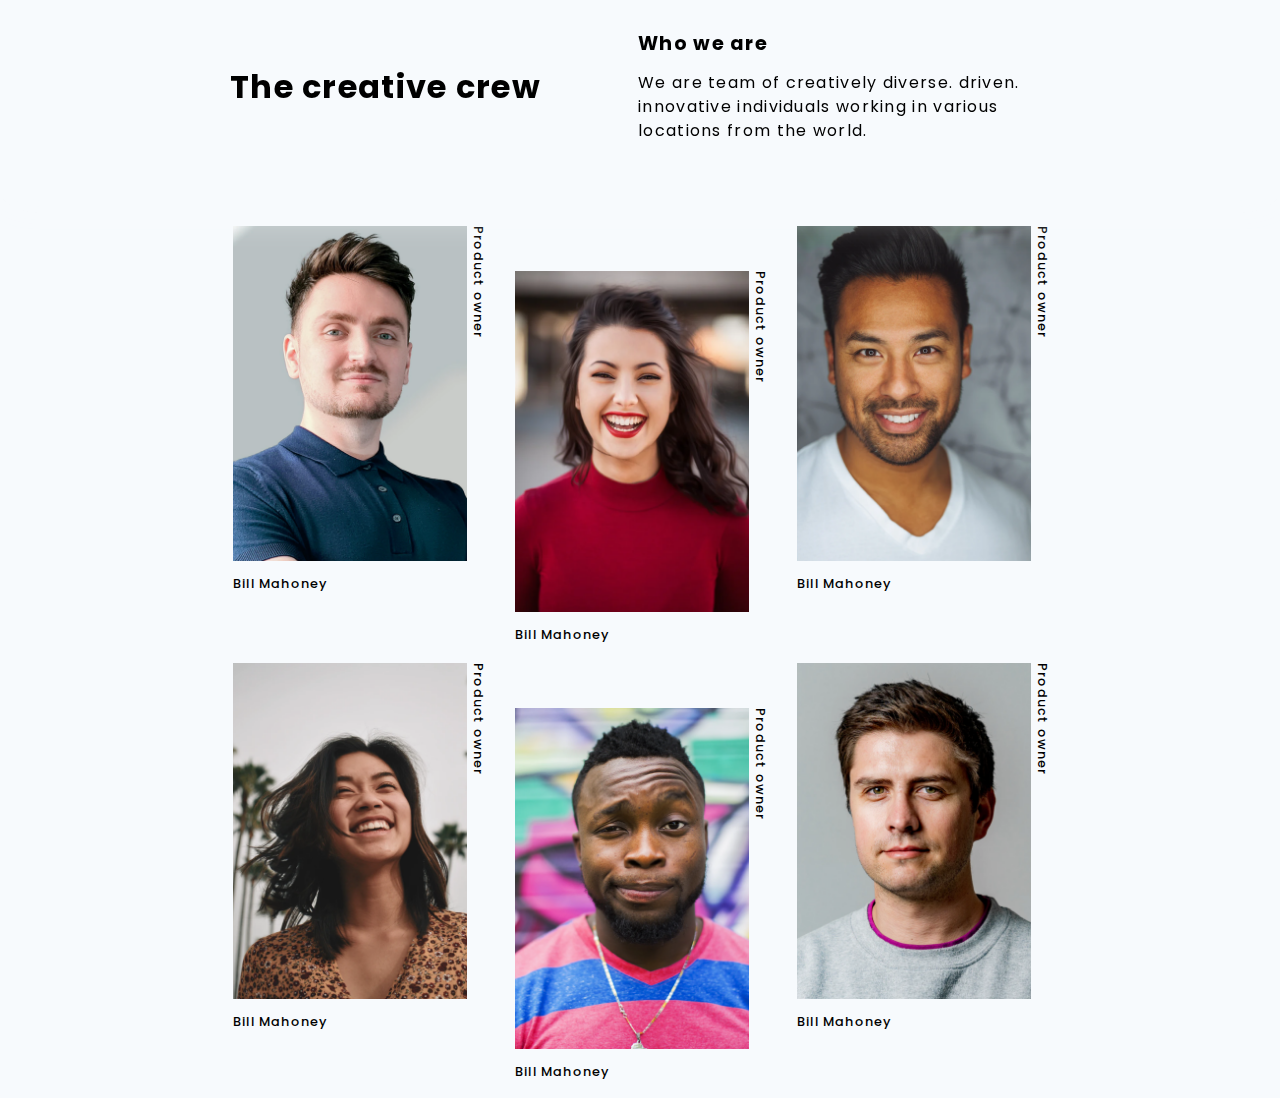
==== Responsive Web Developer/my-team-page-master/index.html @ da4a248b "Nuevo challenge realizado" ====
<!DOCTYPE html>
<html lang="en">

<head>
  <meta charset="utf-8" />
  <meta name="viewport" content="width=device-width, initial-scale=1,
  maximum-scale=5" />
  <title>Devchallenges</title>

  <link rel="icon" href="devchallenges.png" />

  <link rel="shortcut icon" type="image/x-icon" href="https://devchallenges.io/" />

  <link href="https://fonts.googleapis.com/css2?family=Poppins:wght@400;500;700&display=swap" rel="stylesheet" />
  <link rel="stylesheet" href="./src/css/style.css" type="text/css">
  <link rel="stylesheet" href="./src/css/main.css" type="text/css">

</head>

<body>

  <main class="main">
    <section class="cover">
      <div class="cover__content container">
        <h1 class="cover__title">The creative crew</h1>
        <div class="cover__content-group">
          <h2 class="cover__subtitle">Who we are</h2>
          <p class="cover__paragraph">
            We are team of creatively diverse. driven. innovative individuals working in various locations from the world.
          </p>
        </div>
      </div>
    </section>

    <section class="gallery container">
      <figure class="gallery__people">
        <div class="gallery__people-content">
          <img src="./public/photo1.png" alt="" class="gallery__people-img">
          <figcaption class="gallery__name-people">Bill Mahoney</figcaption>
          <p class="gallery__role-people">Product owner</p>
        </div>
      </figure>
      <figure class="gallery__people">
        <div class="gallery__people-content">
          <img src="./public/photo2.png" alt="" class="gallery__people-img">
          <figcaption class="gallery__name-people">Bill Mahoney</figcaption>
          <p class="gallery__role-people">Product owner</p>
        </div>
      </figure>
      <figure class="gallery__people">
        <div class="gallery__people-content">
          <img src="./public/photo3.png" alt="" class="gallery__people-img">
          <figcaption class="gallery__name-people">Bill Mahoney</figcaption>
          <p class="gallery__role-people">Product owner</p>
        </div>
      </figure>
      <figure class="gallery__people">
        <div class="gallery__people-content">
          <img src="./public/photo4.png" alt="" class="gallery__people-img">
          <figcaption class="gallery__name-people">Bill Mahoney</figcaption>
          <p class="gallery__role-people">Product owner</p>
        </div>
      </figure>
      <figure class="gallery__people">
        <div class="gallery__people-content">
          <img src="./public/photo5.png" alt="" class="gallery__people-img">
          <figcaption class="gallery__name-people">Bill Mahoney</figcaption>
          <p class="gallery__role-people">Product owner</p>
        </div>
      </figure>
      <figure class="gallery__people">
        <div class="gallery__people-content">
          <img src="./public/photo6.png" alt="" class="gallery__people-img">
          <figcaption class="gallery__name-people">Bill Mahoney</figcaption>
          <p class="gallery__role-people">Product owner</p>
        </div>
      </figure>
    </section>

  </main>
  <footer class="footer">
    <div class="container"></div>
  </footer>

</body>

</html>
---- Responsive Web Developer/my-team-page-master/src/css/style.css ----
* {
    margin: 0;
    padding: 0;
    box-sizing: border-box;
    color: inherit;
    font: inherit;
}

a {
    text-decoration: none;
}

img {
    width: 100%;
    object-fit: cover;
}

body {
    min-height: 100vh;
    letter-spacing: 1.3px;
    line-height: 1.5;
    font-family: 'Poppins', 'sans-serif';
    font-weight: 400;
    padding: .1px;
    background-color: #f7fafd;
}

.container {
    width: 100%;
    max-width: 960px;
    padding: 0 1.5rem;
    margin: 0 auto;
}
---- Responsive Web Developer/my-team-page-master/src/css/main.css ----
/* COVER
--------- */
.cover {
    position: sticky;
    top: 0;
    padding: 2rem 0 3.5rem;
    z-index: 10;
    margin-bottom: 1.5rem;
    background-color: hsla(210, 60%, 98%, .6);
    -webkit-backdrop-filter: blur(15px);
    backdrop-filter: blur(15px);
    box-shadow: 0 .3rem 2.5rem #f7fafd;
}



.cover__title,
.cover__subtitle {
    font-weight: 700;
    line-height: 1.2;
    margin-bottom: 1rem;
}

.cover__title {
    margin-bottom: 2rem;
    font-size: 2rem;
}

.cover__subtitle {
    font-size: 1.2rem;
}


/* GALLERY
----------- */
.gallery {
    display: flex;
    flex-wrap: wrap;
    justify-content: center;
    align-items: center;
    column-gap: 2rem;
    row-gap: 1.5rem;
    margin-bottom: 4rem;
    letter-spacing: 1.2px;
}

.gallery__people {
    font-size: .8rem;
    position: relative;
}

.gallery__name-people,
.gallery__role-people {
    font-weight: 500;
}

.gallery__people-content {
    padding-right: 1rem;
    width: 150px;
    position: relative;
    display: flex;
    flex-direction: column;
    gap: .8rem;
}

.gallery__role-people {
    writing-mode: vertical-lr;
    position: absolute;
    font-size: .7rem;
    right: 0;
    top: 0;
}


@media screen and (min-width: 429px) {
    .gallery {
        row-gap: 4rem;
    }

    .gallery__people:nth-child(even) {
        top: 2.5rem;
    }
}

@media screen and (min-width: 793px) {

    .gallery__people-content {
        width: 250px;
    }

    .gallery__role-people {
        font-size: .8rem;
        right: -5px;
    }
}

@media screen and (min-width: 862px) {
    .cover__content {
        max-width: 820px;
        display: flex;
        padding: 0;
        align-items: center;
        gap: 4rem;
    }

    .cover__title {
        width: 100%;
        margin: 0;
    }

    .gallery__people:nth-child(even) {
        top: 0;
    }

    .gallery__people:nth-child(2),
    .gallery__people:nth-child(5) {
        top: 3rem;
    }
}
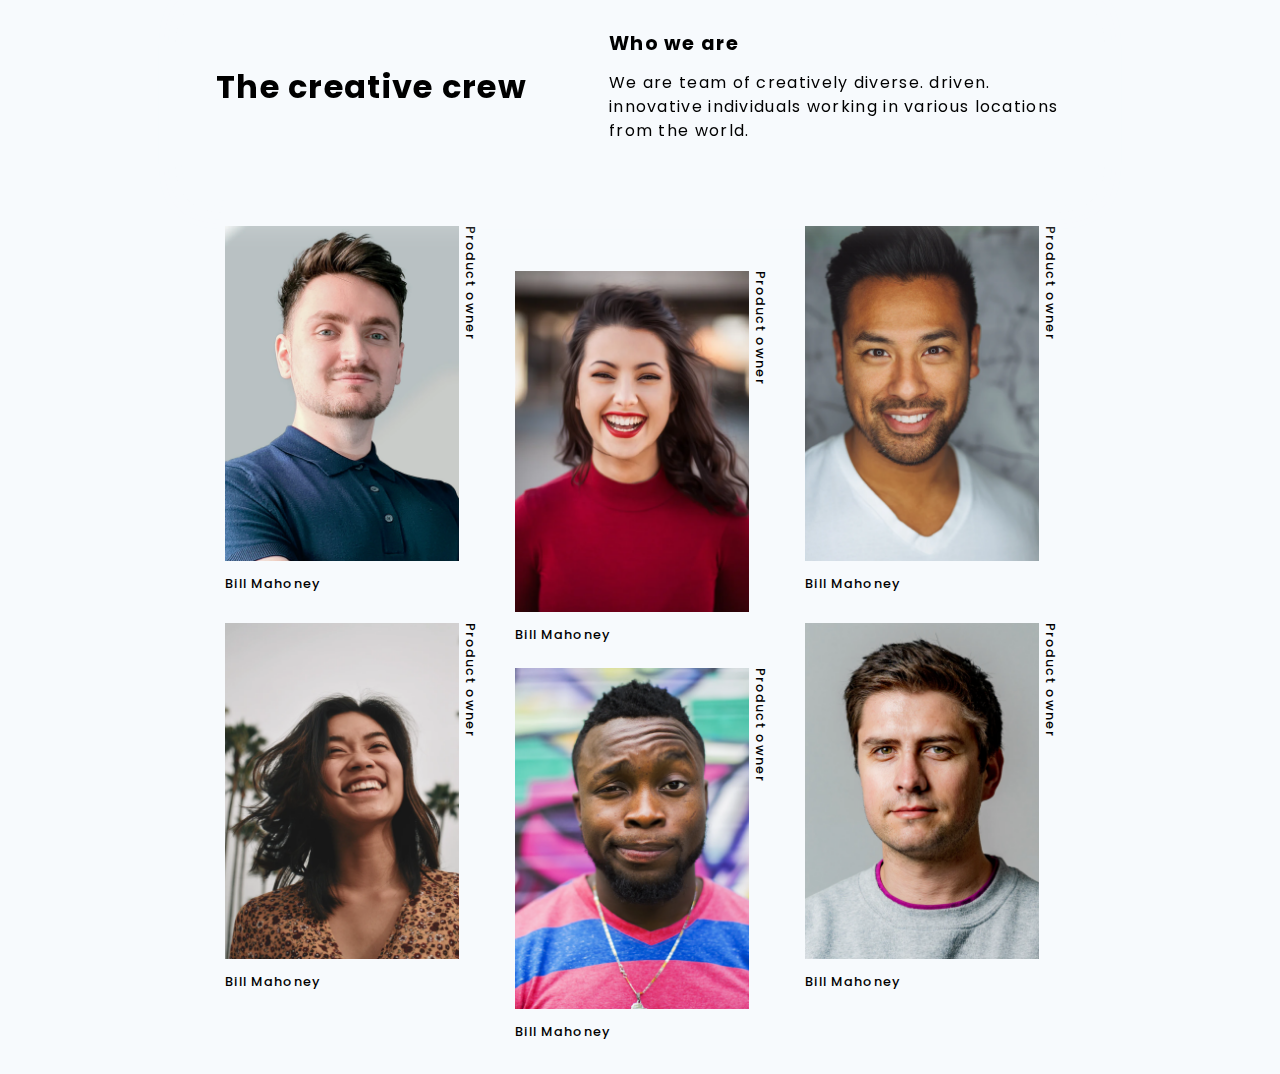
==== commit ea225275: "Cambio en la maquetacion y main.css" ====
--- a/Responsive Web Developer/my-team-page-master/index.html
+++ b/Responsive Web Developer/my-team-page-master/index.html
@@ -5,7 +5,7 @@
   <meta charset="utf-8" />
   <meta name="viewport" content="width=device-width, initial-scale=1,
   maximum-scale=5" />
-  <title>Devchallenges</title>
+  <title>My Team Page</title>
 
   <link rel="icon" href="devchallenges.png" />
 
@@ -20,64 +20,74 @@
 <body>
 
   <main class="main">
-    <section class="cover">
-      <div class="cover__content container">
-        <h1 class="cover__title">The creative crew</h1>
-        <div class="cover__content-group">
-          <h2 class="cover__subtitle">Who we are</h2>
-          <p class="cover__paragraph">
-            We are team of creatively diverse. driven. innovative individuals working in various locations from the world.
-          </p>
+
+    <section class="gallery">
+      <div class="gallery__content container">
+        <div class="gallery__description">
+          <h1 class="gallery__title">The creative crew</h1>
+          <div class="gallery__description-group">
+            <h2 class="gallery__subtitle">Who we are</h2>
+            <p class="gallery__paragraph">
+              We are team of creatively diverse. driven. innovative individuals working in various locations from the
+              world.
+            </p>
+          </div>
+        </div>
+
+        <div class="gallery__peoples">
+          <figure class="gallery__people">
+            <div class="gallery__people-content">
+              <img src="./public/photo1.png" alt="" class="gallery__people-img">
+              <figcaption class="gallery__people-name">Bill Mahoney</figcaption>
+              <p class="gallery__people-role">Product owner</p>
+            </div>
+          </figure>
+
+          <figure class="gallery__people">
+            <div class="gallery__people-content">
+              <img src="./public/photo2.png" alt="" class="gallery__people-img">
+              <figcaption class="gallery__people-name">Bill Mahoney</figcaption>
+              <p class="gallery__people-role">Product owner</p>
+            </div>
+          </figure>
+
+          <figure class="gallery__people">
+            <div class="gallery__people-content">
+              <img src="./public/photo3.png" alt="" class="gallery__people-img">
+              <figcaption class="gallery__people-name">Bill Mahoney</figcaption>
+              <p class="gallery__people-role">Product owner</p>
+            </div>
+          </figure>
+
+          <figure class="gallery__people">
+            <div class="gallery__people-content">
+              <img src="./public/photo4.png" alt="" class="gallery__people-img">
+              <figcaption class="gallery__people-name">Bill Mahoney</figcaption>
+              <p class="gallery__people-role">Product owner</p>
+            </div>
+          </figure>
+
+          <figure class="gallery__people">
+            <div class="gallery__people-content">
+              <img src="./public/photo5.png" alt="" class="gallery__people-img">
+              <figcaption class="gallery__people-name">Bill Mahoney</figcaption>
+              <p class="gallery__people-role">Product owner</p>
+            </div>
+          </figure>
+
+          <figure class="gallery__people">
+            <div class="gallery__people-content">
+              <img src="./public/photo6.png" alt="" class="gallery__people-img">
+              <figcaption class="gallery__people-name">Bill Mahoney</figcaption>
+              <p class="gallery__people-role">Product owner</p>
+            </div>
+          </figure>
         </div>
       </div>
     </section>
 
-    <section class="gallery container">
-      <figure class="gallery__people">
-        <div class="gallery__people-content">
-          <img src="./public/photo1.png" alt="" class="gallery__people-img">
-          <figcaption class="gallery__name-people">Bill Mahoney</figcaption>
-          <p class="gallery__role-people">Product owner</p>
-        </div>
-      </figure>
-      <figure class="gallery__people">
-        <div class="gallery__people-content">
-          <img src="./public/photo2.png" alt="" class="gallery__people-img">
-          <figcaption class="gallery__name-people">Bill Mahoney</figcaption>
-          <p class="gallery__role-people">Product owner</p>
-        </div>
-      </figure>
-      <figure class="gallery__people">
-        <div class="gallery__people-content">
-          <img src="./public/photo3.png" alt="" class="gallery__people-img">
-          <figcaption class="gallery__name-people">Bill Mahoney</figcaption>
-          <p class="gallery__role-people">Product owner</p>
-        </div>
-      </figure>
-      <figure class="gallery__people">
-        <div class="gallery__people-content">
-          <img src="./public/photo4.png" alt="" class="gallery__people-img">
-          <figcaption class="gallery__name-people">Bill Mahoney</figcaption>
-          <p class="gallery__role-people">Product owner</p>
-        </div>
-      </figure>
-      <figure class="gallery__people">
-        <div class="gallery__people-content">
-          <img src="./public/photo5.png" alt="" class="gallery__people-img">
-          <figcaption class="gallery__name-people">Bill Mahoney</figcaption>
-          <p class="gallery__role-people">Product owner</p>
-        </div>
-      </figure>
-      <figure class="gallery__people">
-        <div class="gallery__people-content">
-          <img src="./public/photo6.png" alt="" class="gallery__people-img">
-          <figcaption class="gallery__name-people">Bill Mahoney</figcaption>
-          <p class="gallery__role-people">Product owner</p>
-        </div>
-      </figure>
-    </section>
+  </main>
 
-  </main>
   <footer class="footer">
     <div class="container"></div>
   </footer>
--- a/Responsive Web Developer/my-team-page-master/src/css/main.css
+++ b/Responsive Web Developer/my-team-page-master/src/css/main.css
@@ -1,8 +1,11 @@
 
+/* GALLERY
+----------- */
+.gallery {
+    margin-bottom: 5rem;
+}
 
-/* COVER
---------- */
-.cover {
+.gallery__description {
     position: sticky;
     top: 0;
     padding: 2rem 0 3.5rem;
@@ -14,36 +17,29 @@
     box-shadow: 0 .3rem 2.5rem #f7fafd;
 }
 
-
-
-.cover__title,
-.cover__subtitle {
+.gallery__title,
+.gallery__subtitle {
     font-weight: 700;
     line-height: 1.2;
     margin-bottom: 1rem;
 }
 
-.cover__title {
+.gallery__title {
     margin-bottom: 2rem;
     font-size: 2rem;
 }
 
-.cover__subtitle {
+.gallery__subtitle {
     font-size: 1.2rem;
 }
 
-
-/* GALLERY
------------ */
-.gallery {
+.gallery__peoples {
     display: flex;
     flex-wrap: wrap;
+    align-items: center;
     justify-content: center;
-    align-items: center;
-    column-gap: 2rem;
+    column-gap: 2.5rem;
     row-gap: 1.5rem;
-    margin-bottom: 4rem;
-    letter-spacing: 1.2px;
 }
 
 .gallery__people {
@@ -51,8 +47,8 @@
     position: relative;
 }
 
-.gallery__name-people,
-.gallery__role-people {
+.gallery__people-name,
+.gallery__people-role {
     font-weight: 500;
 }
 
@@ -65,14 +61,13 @@
     gap: .8rem;
 }
 
-.gallery__role-people {
+.gallery__people-role {
     writing-mode: vertical-lr;
     position: absolute;
     font-size: .7rem;
     right: 0;
     top: 0;
 }
-
 
 @media screen and (min-width: 429px) {
     .gallery {
@@ -90,22 +85,21 @@
         width: 250px;
     }
 
-    .gallery__role-people {
+    .gallery__people-role {
         font-size: .8rem;
         right: -5px;
     }
 }
 
 @media screen and (min-width: 862px) {
-    .cover__content {
-        max-width: 820px;
+    .gallery__description {
         display: flex;
-        padding: 0;
         align-items: center;
-        gap: 4rem;
+        padding-left: 2rem;
+        padding-right: 2rem;
     }
-
-    .cover__title {
+    
+    .gallery__title {
         width: 100%;
         margin: 0;
     }
